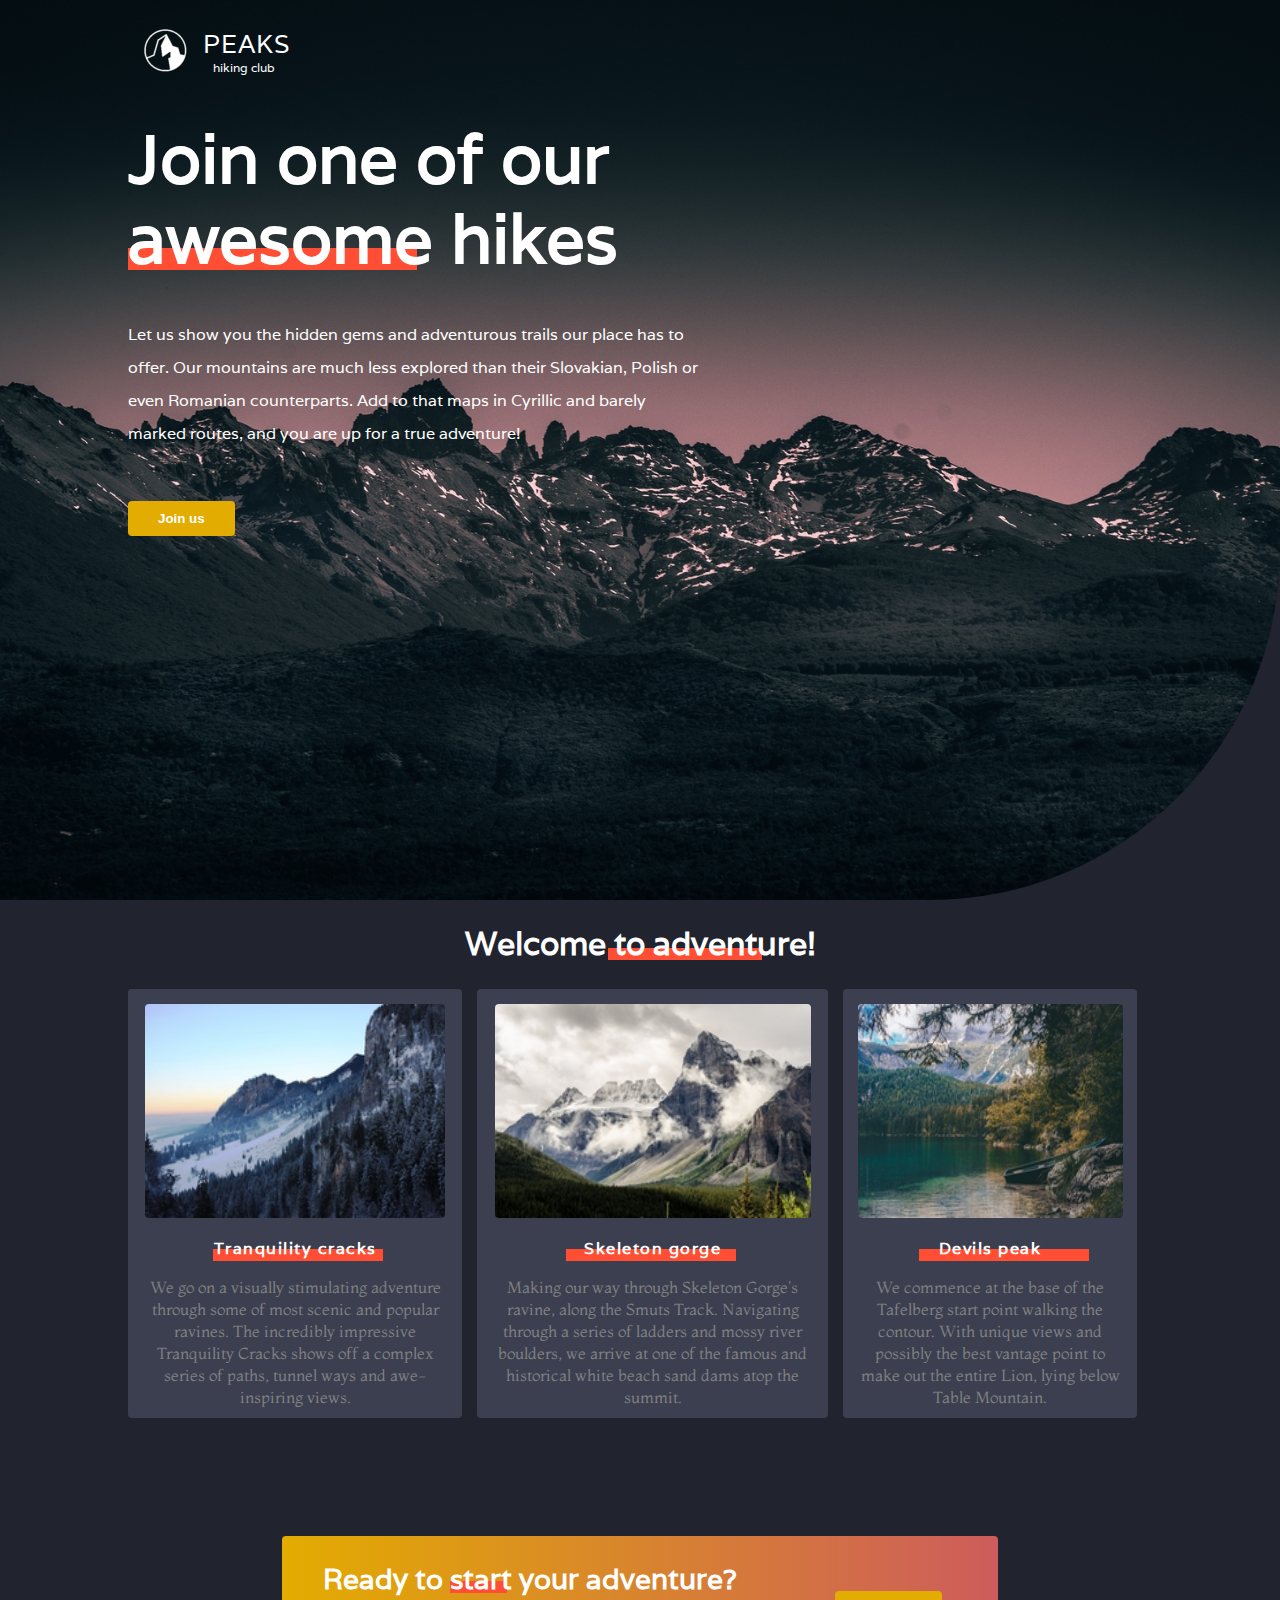
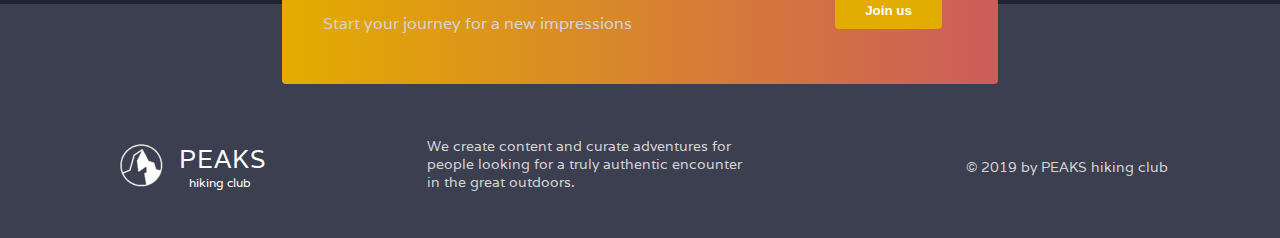
==== FL11_HW3/homework/index.html @ 621c2c6f "task3" ====
<!DOCTYPE html>
<html lang="en">

  <head>
    <meta charset="UTF-8">
    <meta name="viewport" content="width=device-width, initial-scale=1.0">
    <meta http-equiv="X-UA-Compatible" content="ie=edge">
    <link href="https://fonts.googleapis.com/css?family=Hind:400,600%7CSource+Sans+Pro:400,600,700%7CFresca" rel="stylesheet"/>

    <!-- Styles should be switched here: -->

    <!--<link rel="stylesheet" type="text/css" href="css/style1.css">-->
     <link rel="stylesheet" type="text/css" href="css/style2.css">

    <title>PEAKS hiking club</title>
  </head>

  <body>
    <header class="header">
      <div class="header-wrap">
        <div class="landing-logo">
          <img src="img/m-logo.png" alt="logo" />
          <p>PEAKS<span>hiking club</span></p>
        </div>
        <p class="header_heading">
          Join one of our awesome hikes
        </p>
        <p class="header_text">
          Let us show you the hidden gems and adventurous trails our place has to offer.
          Our mountains are much less explored than their Slovakian,
          Polish or even Romanian counterparts. Add to that maps in Cyrillic and barely marked routes,
          and you are up for a true adventure!
        </p>
        <button class="header_button">Join us</button>
      </div>
    </header>
    <main class="section">
      <p class="section_text">
        Welcome to adventure!
      </p>
      <div class="section_card_wrap">
        <div class="section_card">
          <img class="section_card_img"
               src="img/m-1.jpg"
               alt="experts"/>
          <p class="section_card_heading">
            Tranquility cracks
            <span class="section_card_underline"></span>
          </p>
          <p class="section_card_text">
            We go on a visually stimulating adventure through some of most scenic and popular ravines.
            The incredibly impressive Tranquility Cracks shows off a complex series of paths, tunnel ways and awe-inspiring views.
          </p>
        </div>
        <div class="section_card">
          <img class="section_card_img"
               src="img/m-2.jpg"
               alt="content formats"/>
          <p class="section_card_heading">
            Skeleton gorge
            <span class="section_card_underline"></span>
          </p>
          <p class="section_card_text">
            Making our way through Skeleton Gorge's ravine, along the Smuts Track.
            Navigating through a series of ladders and mossy river boulders, we arrive at one of the famous and historical white beach sand dams atop the summit.
          </p>
        </div>
        <div class="section_card">
          <img class="section_card_img"
               src="img/m-3.jpg"
               alt="certificate"/>
          <p class="section_card_heading">
            Devils peak
            <span class="section_card_underline"></span>
          </p>
          <p class="section_card_text">
            We commence at the base of the Tafelberg start point walking the contour.
            With unique views and possibly the best vantage point to make out the entire Lion, lying below Table Mountain.
          </p>
        </div>
      </div>
      <div class="section_banner">
        <div class="section_banner_text_wrap">
          <p class="section_banner_heading">
            Ready to start your adventure?
          </p>
          <p class="section_banner_text">
            Start your journey for a new impressions
          </p>
        </div>
        <button class="section_banner_button">Join us</button>
      </div>
    </main>
    <footer class="footer">
      <div class="footer-wrap">
        <div class="footer_logo landing-logo">
          <img src="img/m-logo.png" alt="logo" />
          <p>PEAKS<span>hiking club</span></p>
        </div>
        <p class="footer_text">
          We create content  and curate adventures for  people looking for a truly authentic encounter in the great outdoors.
        </p>
        <span class="footer-cr">
          &copy; 2019 by PEAKS hiking club
        </span>
      </div>
    </footer>
  </body>

</html>
---- FL11_HW3/homework/css/style1.css ----
@import url("https://fonts.googleapis.com/css?family=Varela&display=swap");
* {
  margin: 0;
  padding: 0; }

body {
  font-family: "Varela", sans-serif;
  background-color: white; }

.header-wrap {
  background-image: url(../img/m-h-day.jpg);
  height: 100vh;
  width: 100%;
  background-size: cover;
  background-repeat: no-repeat;
  background-position: center;
  border-bottom-right-radius: 350px; }

.landing-logo, .footer_logo {
  display: inline-flex;
  margin-left: 10%; }

.landing-logo p, .footer_logo p {
  margin-left: 15px;
  font-size: 25px;
  font-weight: 500;
  letter-spacing: 1px;
  margin-top: 28px;
  color: white; }

.landing-logo img, .footer_logo img {
  margin-top: 28px;
  height: fit-content;
  margin-left: 10%; }

.landing-logo span, .footer_logo span {
  display: flex;
  font-size: 12px;
  font-weight: 300;
  margin-left: 10px;
  letter-spacing: initial; }

.header_text {
  width: 45%;
  line-height: 33px;
  color: #222531;
  margin-left: 10%; }

.header_heading {
  font-size: 68px;
  width: 55%;
  font-weight: 900;
  margin: 40px 0;
  margin-left: 10%;
  color: #222531;
  line-height: 80px;
  position: relative;
  z-index: 5; }

.header_button {
  margin-left: 10%;
  padding: 10px 30px;
  font-weight: 600;
  margin-top: 4%;
  background-color: #6B960C;
  border: 1px;
  border-radius: 4px;
  color: white; }

p.header_heading::before {
  content: "";
  background: #14A0C7;
  display: block;
  width: 41%;
  height: 14%;
  position: absolute;
  margin: 130px 0 0 0;
  z-index: -1; }

main {
  position: relative; }

.section_text {
  position: relative;
  text-align: center;
  margin: 30px 0;
  font-weight: 600;
  color: #222531;
  font-size: 32px;
  line-height: 0.9;
  justify-content: center;
  display: flex;
  z-index: 1; }

.section p.section_text::before {
  content: "";
  position: absolute;
  display: block;
  background-color: #14A0C7;
  margin: 18px 0 0 90px;
  width: 12%;
  height: 40%;
  z-index: -1; }

.section_card_wrap {
  display: flex;
  margin-left: 10%;
  text-align: center;
  margin-right: 10%;
  flex-direction: row;
  margin-bottom: 3%; }

.section_card {
  background-color: #222531;
  margin-right: 15px;
  border-radius: 4px; }

.section_card_heading {
  color: white;
  font-weight: 600;
  letter-spacing: 1.5px;
  margin-top: 0;
  margin: 0 15px 15px 15px; }

span.section_card_underline {
  background: #14A0C7;
  display: block;
  height: 12px;
  width: 170px;
  margin: -10px 25% 0 23%; }

.section_card_text {
  color: grey;
  margin: 0 15px 15px 15px;
  line-height: 22px;
  font-family: "Varela", sans-serif; }

.section_card_img {
  width: 90%;
  margin: 15px;
  border-radius: 4px;
  height: 50%; }

.section_banner {
  background: linear-gradient(to right, #699900 0%, #2f5ccf 100%);
  display: flex;
  justify-content: space-around;
  margin: 0 22%;
  z-index: 1;
  position: relative;
  top: 80px;
  border-radius: 4px; }

.section_banner_heading {
  color: #222531;
  font-size: 28px;
  font-weight: 800;
  margin-bottom: 4%;
  margin-top: 6%; }

.section_banner_button {
  margin: 55px 15px;
  padding: 10px 30px;
  font-weight: 600;
  background-color: #6B960C;
  border: 1px;
  border-radius: 4px;
  color: white; }

.section_banner_text_wrap .section_banner_heading::before {
  content: "";
  position: absolute;
  display: block;
  background-color: #14A0C7;
  margin: 20px 0 0 127px;
  width: 8%;
  height: 8%;
  z-index: -1; }

.section_banner_text {
  color: lightgrey;
  margin-bottom: 50px; }

.footer {
  background-color: #222531;
  color: lightgrey;
  position: relative; }

.footer-wrap {
  display: grid;
  grid-template-columns: 1fr 1fr 1fr;
  padding-top: 7%; }

.footer_text {
  margin: 10% 25% 11% 0;
  font-size: 14px; }

.footer-cr {
  width: 100%;
  margin-top: 15%;
  text-align: center;
  font-size: 14px; }

.footer_logo {
  margin-top: 5%;
  margin-left: 20%;
  color: #222531; }
---- FL11_HW3/homework/css/style2.css ----
@import url("https://fonts.googleapis.com/css?family=Varela&display=swap");
@import url("https://fonts.googleapis.com/css?family=Montaga&display=swap");
* {
  margin: 0;
  padding: 0; }

body {
  font-family: "Varela", sans-serif;
  background-color: #21232E; }

.header-wrap {
  background-image: url(../img/m-h-night.jpg);
  height: 100vh;
  width: 100%;
  background-size: cover;
  background-repeat: no-repeat;
  background-position: center;
  border-bottom-right-radius: 350px; }

.landing-logo, .footer_logo {
  display: inline-flex;
  margin-left: 10%; }

.landing-logo p, .footer_logo p {
  margin-left: 15px;
  font-size: 25px;
  font-weight: 500;
  letter-spacing: 1px;
  margin-top: 28px;
  color: white; }

.landing-logo img, .footer_logo img {
  margin-top: 28px;
  height: fit-content;
  margin-left: 10%; }

.landing-logo span, .footer_logo span {
  display: flex;
  font-size: 12px;
  font-weight: 300;
  margin-left: 10px;
  letter-spacing: initial; }

.header_text {
  width: 45%;
  line-height: 33px;
  color: white;
  margin-left: 10%; }

.header_heading {
  font-size: 68px;
  width: 55%;
  font-weight: 900;
  margin: 40px 0;
  margin-left: 10%;
  color: white;
  line-height: 80px;
  position: relative;
  z-index: 5; }

.header_button {
  margin-left: 10%;
  padding: 10px 30px;
  font-weight: 600;
  margin-top: 4%;
  background-color: #E3AC00;
  border: 1px;
  border-radius: 4px;
  color: white; }

p.header_heading::before {
  content: "";
  background: #FF4E33;
  display: block;
  width: 41%;
  height: 14%;
  position: absolute;
  margin: 130px 0 0 0;
  z-index: -1; }

main {
  position: relative; }

.section_text {
  position: relative;
  text-align: center;
  margin: 30px 0;
  font-weight: 600;
  color: white;
  font-size: 32px;
  line-height: 0.9;
  justify-content: center;
  display: flex;
  z-index: 1; }

.section p.section_text::before {
  content: "";
  position: absolute;
  display: block;
  background-color: #FF4E33;
  margin: 18px 0 0 90px;
  width: 12%;
  height: 40%;
  z-index: -1; }

.section_card_wrap {
  display: flex;
  margin-left: 10%;
  text-align: center;
  margin-right: 10%;
  flex-direction: row;
  margin-bottom: 3%; }

.section_card {
  background-color: #3B3F50;
  margin-right: 15px;
  border-radius: 4px; }

.section_card_heading {
  color: white;
  font-weight: 600;
  letter-spacing: 1.5px;
  margin-top: 0;
  margin: 0 15px 15px 15px; }

span.section_card_underline {
  background: #FF4E33;
  display: block;
  height: 12px;
  width: 170px;
  margin: -10px 25% 0 23%; }

.section_card_text {
  color: grey;
  margin: 0 15px 15px 15px;
  line-height: 22px;
  font-family: "Montaga", serif; }

.section_card_img {
  width: 90%;
  margin: 15px;
  border-radius: 4px;
  height: 50%; }

.section_banner {
  background: linear-gradient(to right, #E3AC00 0%, #CD5C5C 100%);
  display: flex;
  justify-content: space-around;
  margin: 0 22%;
  z-index: 1;
  position: relative;
  top: 80px;
  border-radius: 4px; }

.section_banner_heading {
  color: white;
  font-size: 28px;
  font-weight: 800;
  margin-bottom: 4%;
  margin-top: 6%; }

.section_banner_button {
  margin: 55px 15px;
  padding: 10px 30px;
  font-weight: 600;
  background-color: #E3AC00;
  border: 1px;
  border-radius: 4px;
  color: white; }

.section_banner_text_wrap .section_banner_heading::before {
  content: "";
  position: absolute;
  display: block;
  background-color: #FF4E33;
  margin: 20px 0 0 127px;
  width: 8%;
  height: 8%;
  z-index: -1; }

.section_banner_text {
  color: lightgrey;
  margin-bottom: 50px; }

.footer {
  background-color: #3B3F50;
  color: lightgrey;
  position: relative; }

.footer-wrap {
  display: grid;
  grid-template-columns: 1fr 1fr 1fr;
  padding-top: 7%; }

.footer_text {
  margin: 10% 25% 11% 0;
  font-size: 14px; }

.footer-cr {
  width: 100%;
  margin-top: 15%;
  text-align: center;
  font-size: 14px; }

.footer_logo {
  margin-top: 5%;
  margin-left: 20%;
  color: white; }
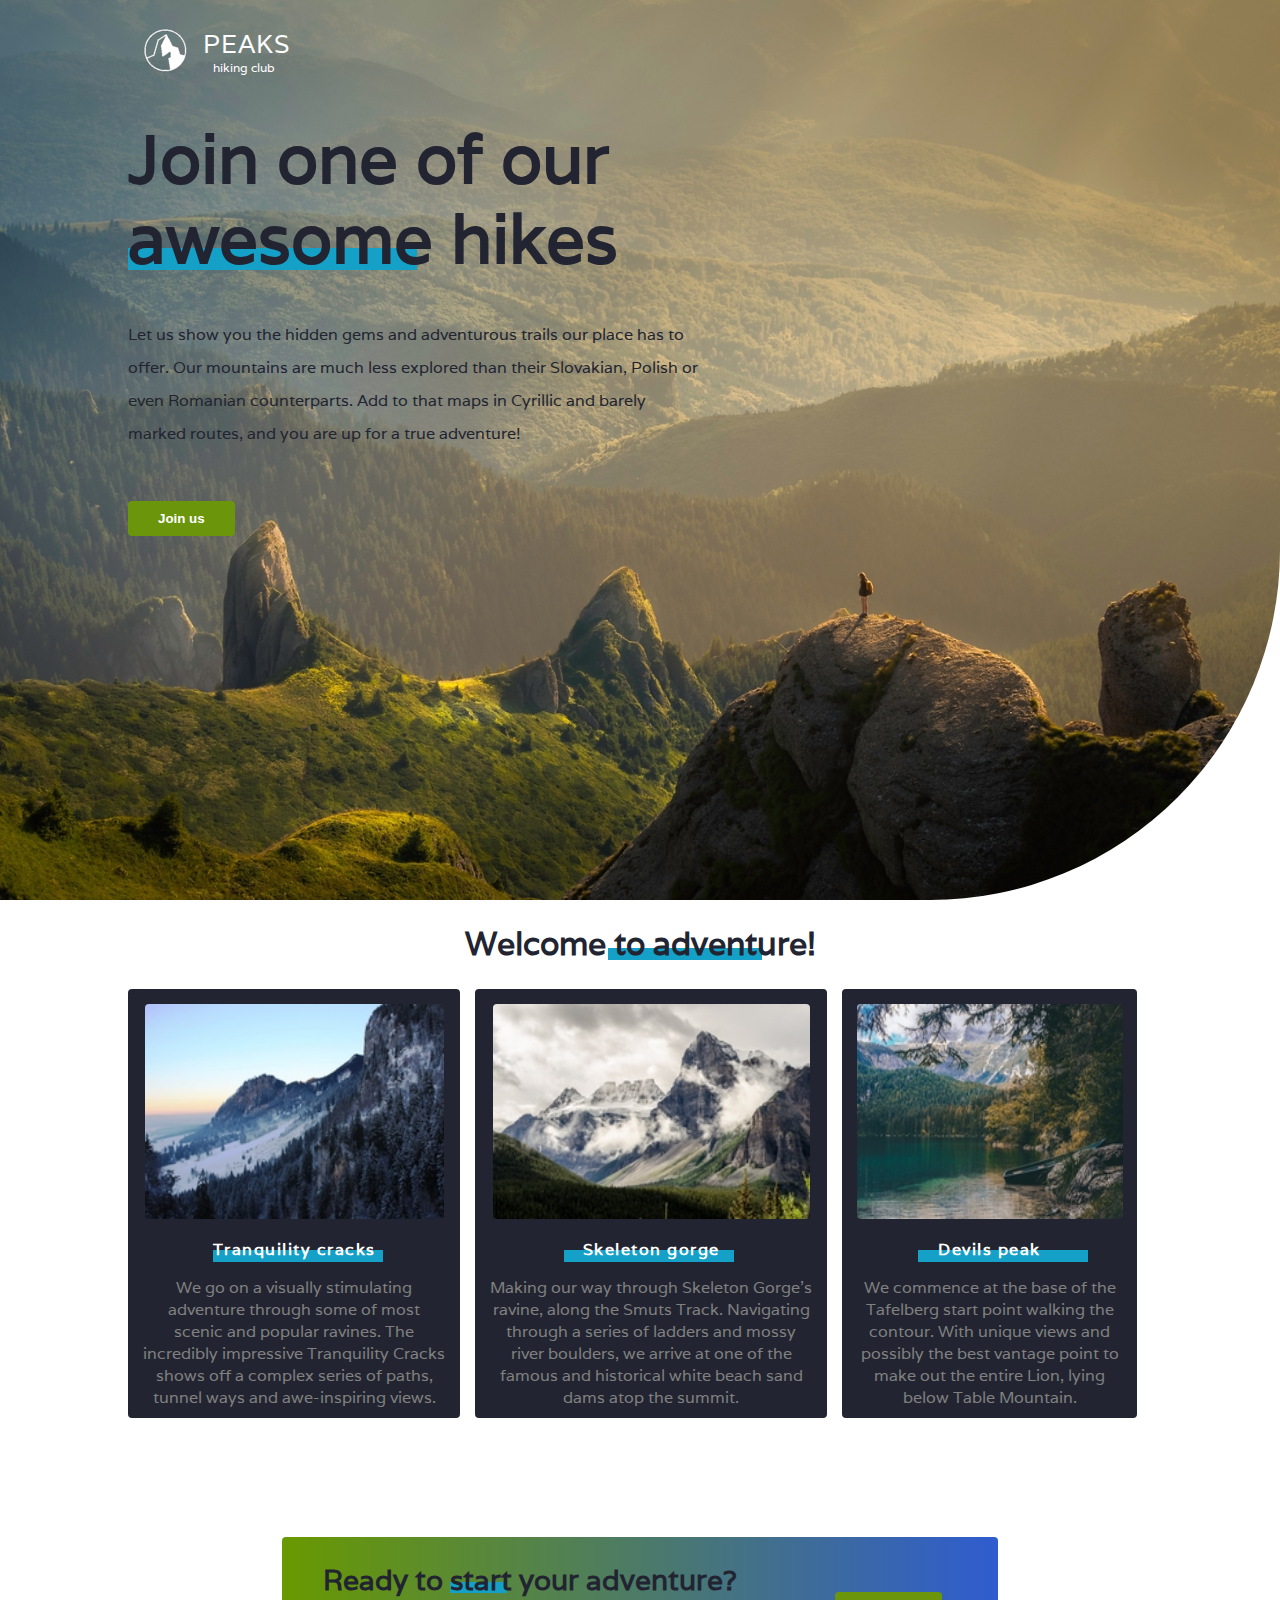
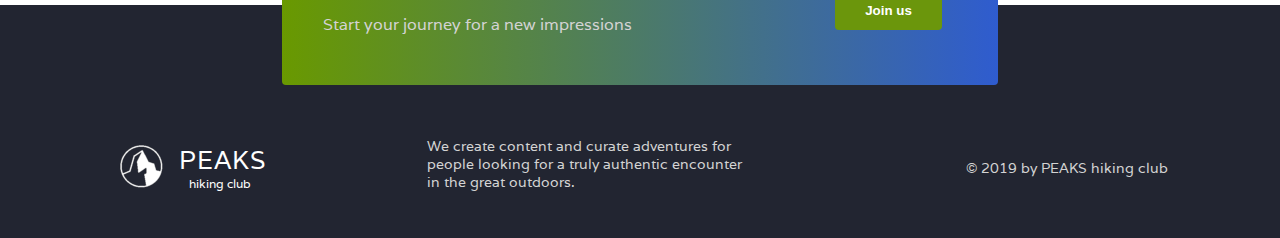
==== commit 79103119: "default-css1" ====
--- a/FL11_HW3/homework/index.html
+++ b/FL11_HW3/homework/index.html
@@ -9,8 +9,8 @@
 
     <!-- Styles should be switched here: -->
 
-    <!--<link rel="stylesheet" type="text/css" href="css/style1.css">-->
-     <link rel="stylesheet" type="text/css" href="css/style2.css">
+    <link rel="stylesheet" type="text/css" href="css/style1.css">
+     <!--<link rel="stylesheet" type="text/css" href="css/style2.css">-->
 
     <title>PEAKS hiking club</title>
   </head>
